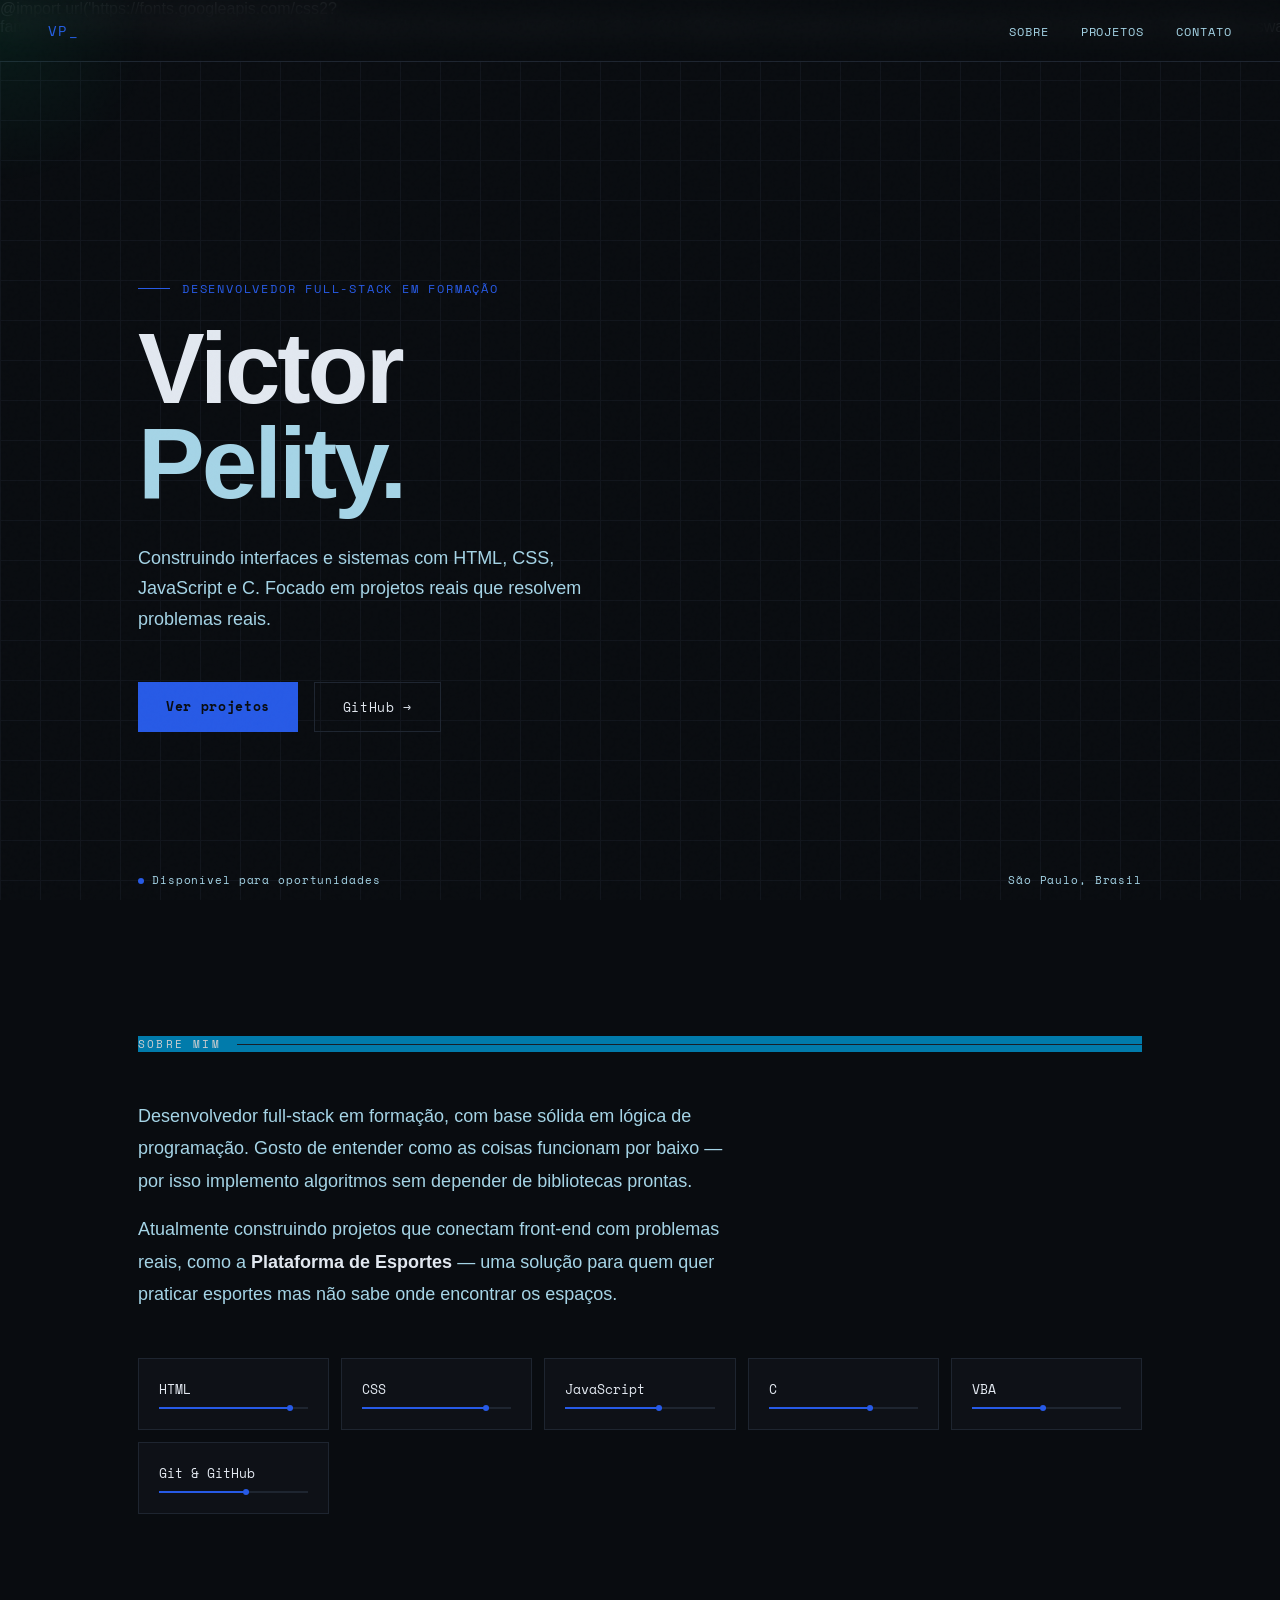
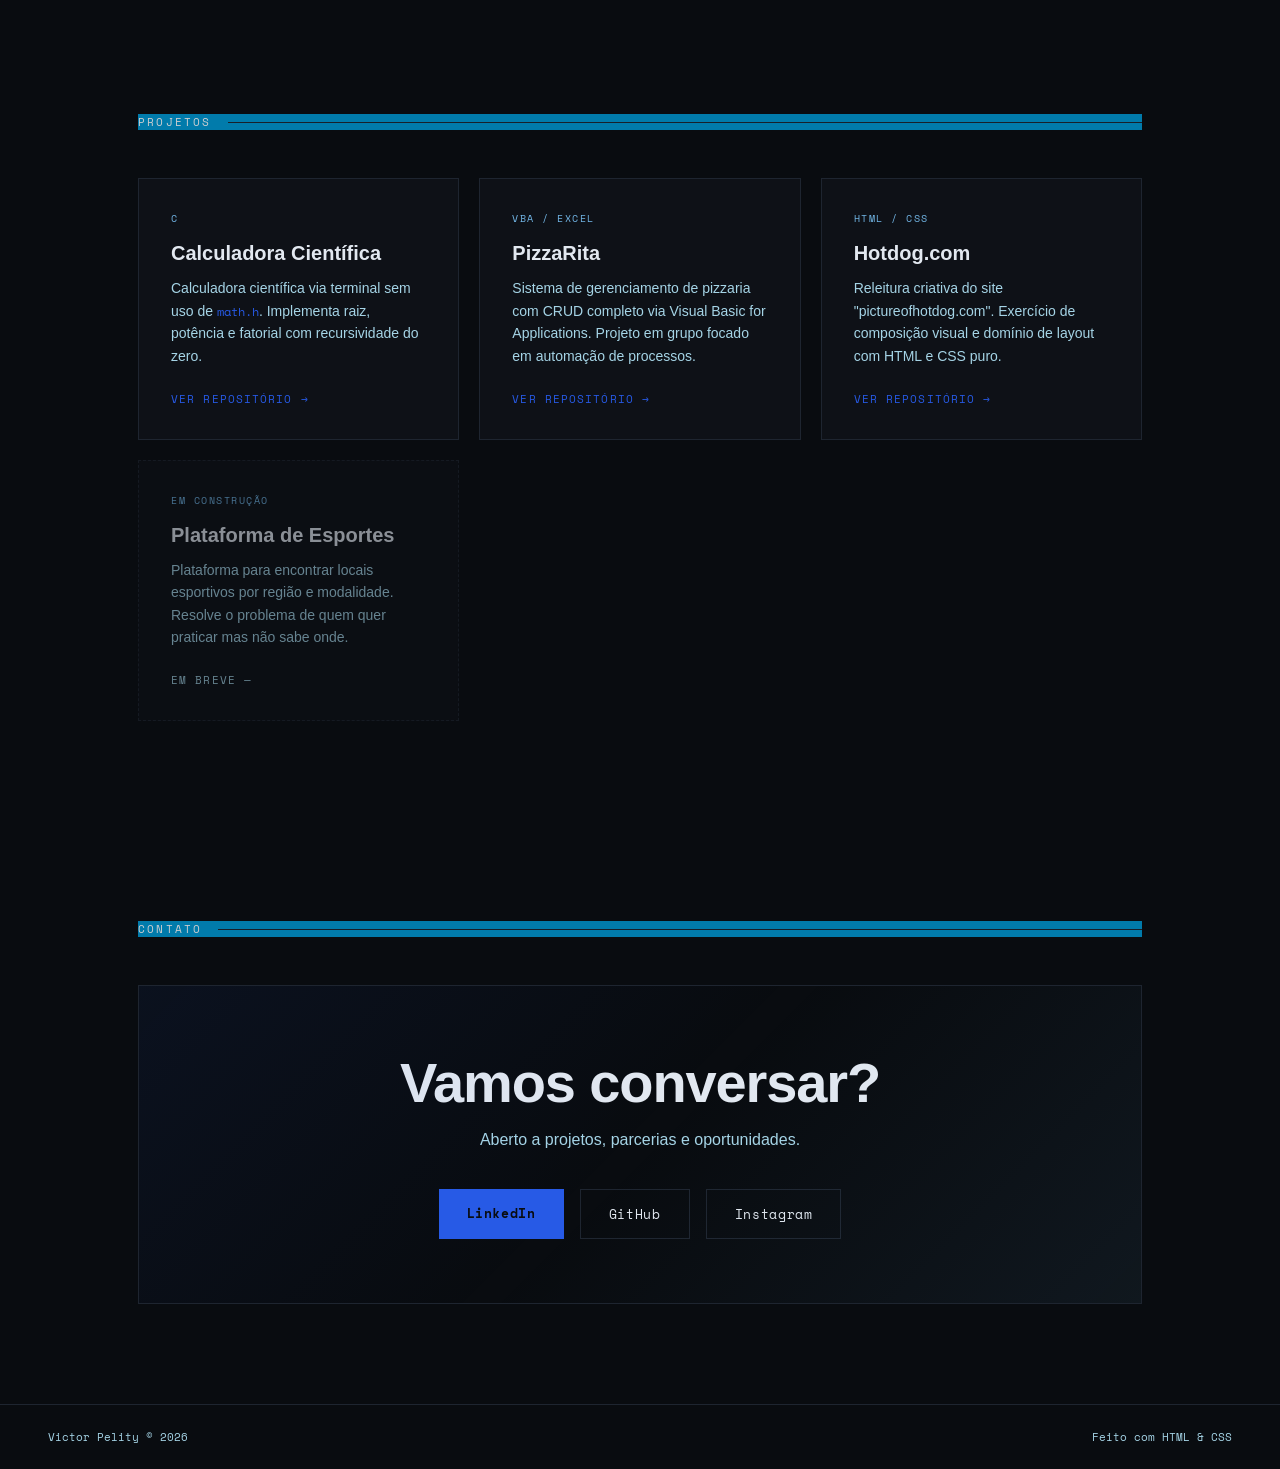
==== portfolio.html @ 90a13e93 "Add files via upload" ====
<!DOCTYPE html>
<html lang="pt-BR">
<head>
<meta charset="UTF-8">
<meta name="viewport" content="width=device-width, initial-scale=1.0">
<title>Victor Pelity — Dev</title>
<link href="https://fonts.googleapis.com/css2?family=Space+Mono:wght@400;700&family=Syne:wght@400;700;800&display=swap" rel="stylesheet">
@import url('https://fonts.googleapis.com/css2?family=Montserrat:ital,wght@0,100..900;1,100..900&family=Roboto:ital,wght@0,100..900;1,100..900&family=Sansation:ital,wght@0,300;0,400;0,700;1,300;1,400;1,700&display=swap');
<style>
  *, *::before, *::after { box-sizing: border-box; margin: 0; padding: 0; }

  :root {
    --bg: #090c10;
    --surface: #0e1117;
    --border: #1e2530;
    --accent: #275AE6;
    --accent2: #72B6E6;
    --text: #e2e8f0;
    --muted: #A5D4E6;
    --mono: 'Space Mono', monospace;
    --sans: 'Sansation', sans-serif;
  }

  html { scroll-behavior: smooth; }

  body {
    background: var(--bg);
    color: var(--text);
    font-family: var(--sans);
    overflow-x: hidden;
  }

  /* ── NOISE OVERLAY ── */
  body::before {
    content: '';
    position: fixed;
    inset: 0;
    background-image: url("data:image/svg+xml,%3Csvg viewBox='0 0 256 256' xmlns='http://www.w3.org/2000/svg'%3E%3Cfilter id='noise'%3E%3CfeTurbulence type='fractalNoise' baseFrequency='0.9' numOctaves='4' stitchTiles='stitch'/%3E%3C/filter%3E%3Crect width='100%25' height='100%25' filter='url(%23noise)' opacity='0.04'/%3E%3C/svg%3E");
    pointer-events: none;
    z-index: 999;
    opacity: 0.4;
  }

  /* ── GRID BACKGROUND ── */
  .grid-bg {
    position: fixed;
    inset: 0;
    background-image:
      linear-gradient(var(--border) 1px, transparent 1px),
      linear-gradient(90deg, var(--border) 1px, transparent 1px);
    background-size: 40px 40px;
    opacity: 0.4;
    pointer-events: none;
    z-index: 0;
  }

  /* ── NAV ── */
  nav {
    position: fixed;
    top: 0; left: 0; right: 0;
    z-index: 100;
    display: flex;
    align-items: center;
    justify-content: space-between;
    padding: 20px 48px;
    background: rgba(9,12,16,0.85);
    backdrop-filter: blur(12px);
    border-bottom: 1px solid var(--border);
  }

  .nav-logo {
    font-family: var(--mono);
    font-size: 14px;
    color: var(--accent);
    letter-spacing: 0.1em;
  }

  .nav-links {
    display: flex;
    gap: 32px;
    list-style: none;
    
  }

  .nav-links a {
    font-family: var(--mono);
    font-size: 12px;
    color: var(--muted);
    text-decoration: none;
    letter-spacing: 0.08em;
    text-transform: uppercase;
    transition: color 0.2s;
  }

  .nav-links a:hover { color: var(--accent); }

  /* ── HERO ── */
  .hero {
    position: relative;
    z-index: 1;
    min-height: 100vh;
    display: flex;
    flex-direction: column;
    justify-content: center;
    padding: 120px 48px 80px;
    max-width: 1100px;
    margin: 0 auto;
  }

  .hero-tag {
    font-family: var(--mono);
    font-size: 12px;
    color: var(--accent);
    letter-spacing: 0.15em;
    text-transform: uppercase;
    margin-bottom: 24px;
    display: flex;
    align-items: center;
    gap: 12px;
  }

  .hero-tag::before {
    content: '';
    display: block;
    width: 32px;
    height: 1px;
    background: var(--accent);
  }

  h1 {
    font-family: var(--sans);
    font-size: clamp(52px, 8vw, 100px);
    font-weight: 800;
    line-height: 0.95;
    letter-spacing: -0.03em;
    margin-bottom: 32px;
  }

  .h1-line2 { color: var(--muted); }

  .hero-desc {
    font-size: 18px;
    color: var(--muted);
    max-width: 480px;
    line-height: 1.7;
    margin-bottom: 48px;
  }

  .hero-ctas {
    display: flex;
    gap: 16px;
    flex-wrap: wrap;
  }

  .btn-primary {
    font-family: var(--mono);
    font-size: 13px;
    letter-spacing: 0.05em;
    padding: 14px 28px;
    background: var(--accent);
    color: #090c10;
    border: none;
    cursor: pointer;
    text-decoration: none;
    font-weight: 700;
    transition: transform 0.15s, box-shadow 0.15s;
  }

  .btn-primary:hover {
    transform: translateY(-2px);
    box-shadow: 0 8px 32px rgba(0,255,157,0.25);
  }

  .btn-secondary {
    font-family: var(--mono);
    font-size: 13px;
    letter-spacing: 0.05em;
    padding: 14px 28px;
    background: transparent;
    color: var(--text);
    border: 1px solid var(--border);
    cursor: pointer;
    text-decoration: none;
    transition: border-color 0.2s, color 0.2s;
  }

  .btn-secondary:hover {
    border-color: var(--accent);
    color: var(--accent);
  }

  /* ── STATUS ── */
  .status-bar {
    position: absolute;
    bottom: 48px;
    left: 0;
    right: 0;
    padding: 0 48px;
    display: flex;
    justify-content: space-between;
    align-items: center;
    font-family: var(--mono);
    font-size: 11px;
    color: var(--muted);
    letter-spacing: 0.08em;
  }

  .status-dot {
    display: inline-block;
    width: 6px;
    height: 6px;
    border-radius: 50%;
    background: var(--accent);
    margin-right: 8px;
    animation: pulse 2s infinite;
  }

  @keyframes pulse {
    0%, 100% { opacity: 1; }
    50% { opacity: 0.3; }
  }

  /* ── ABOUT ── */
  section {
    position: relative;
    z-index: 1;
    max-width: 1100px;
    margin: 0 auto;
    padding: 100px 48px;
  }

  .section-label {
    font-family: var(--mono);
    font-size: 11px;
    color: var(--accent);
    letter-spacing: 0.2em;
    text-transform: uppercase;
    margin-bottom: 48px;
    display: flex;
    align-items: center;
    gap: 16px;
  }

  .section-label::after {
    content: '';
    flex: 1;
    height: 1px;
    background: var(--border);
  }

  /* ── SKILLS ── */
  .skills-grid {
    display: grid;
    grid-template-columns: repeat(auto-fill, minmax(180px, 1fr));
    gap: 12px;
    margin-top: 48px;
  }

  .skill-card {
    padding: 20px;
    background: var(--surface);
    border: 1px solid var(--border);
    transition: border-color 0.2s, transform 0.2s;
  }

  .skill-card:hover {
    border-color: var(--accent);
    transform: translateY(-3px);
  }

  .skill-name {
    font-family: var(--mono);
    font-size: 13px;
    color: var(--text);
    margin-bottom: 8px;
  }

  .skill-bar {
    height: 2px;
    background: var(--border);
    position: relative;
  }

  .skill-fill {
    height: 100%;
    background: var(--accent);
    position: relative;
  }

  .skill-fill::after {
    content: '';
    position: absolute;
    right: 0;
    top: 50%;
    transform: translateY(-50%);
    width: 6px;
    height: 6px;
    border-radius: 50%;
    background: var(--accent);
  }

  /* ── PROJECTS ── */
  .projects-grid {
    display: grid;
    grid-template-columns: repeat(auto-fill, minmax(300px, 1fr));
    gap: 20px;
    margin-top: 48px;
  }

  .project-card {
    background: var(--surface);
    border: 1px solid var(--border);
    padding: 32px;
    position: relative;
    overflow: hidden;
    transition: border-color 0.2s;
  }

  .project-card:hover { border-color: var(--accent2); }

  .project-card::before {
    content: '';
    position: absolute;
    top: 0; left: 0; right: 0;
    height: 2px;
    background: linear-gradient(90deg, var(--accent), var(--accent2));
    transform: scaleX(0);
    transform-origin: left;
    transition: transform 0.3s;
  }

  .project-card:hover::before { transform: scaleX(1); }

  .project-lang {
    font-family: var(--mono);
    font-size: 10px;
    color: var(--accent2);
    letter-spacing: 0.15em;
    text-transform: uppercase;
    margin-bottom: 16px;
  }

  .project-title {
    font-size: 20px;
    font-weight: 700;
    margin-bottom: 12px;
    color: var(--text);
  }

  .project-desc {
    font-size: 14px;
    color: var(--muted);
    line-height: 1.6;
    margin-bottom: 24px;
  }

  .project-link {
    font-family: var(--mono);
    font-size: 11px;
    color: var(--accent);
    text-decoration: none;
    letter-spacing: 0.1em;
    text-transform: uppercase;
    display: flex;
    align-items: center;
    gap: 8px;
    transition: gap 0.2s;
  }

  .project-link:hover { gap: 14px; }

  /* ── CONTACT ── */
  .contact-box {
    border: 1px solid var(--border);
    padding: 64px;
    text-align: center;
    position: relative;
    overflow: hidden;
  }

  .contact-box::after {
    content: '';
    position: absolute;
    inset: -1px;
    background: linear-gradient(135deg, var(--accent) 0%, transparent 50%, var(--accent2) 100%);
    opacity: 0.07;
    pointer-events: none;
  }

  .contact-title {
    font-size: clamp(32px, 5vw, 56px);
    font-weight: 800;
    margin-bottom: 16px;
    letter-spacing: -0.02em;
  }

  .contact-sub {
    color: var(--muted);
    font-size: 16px;
    margin-bottom: 40px;
  }

  .contact-links {
    display: flex;
    gap: 16px;
    justify-content: center;
    flex-wrap: wrap;
  }

  /* ── FOOTER ── */
  footer {
    position: relative;
    z-index: 1;
    border-top: 1px solid var(--border);
    padding: 24px 48px;
    display: flex;
    justify-content: space-between;
    align-items: center;
    font-family: var(--mono);
    font-size: 11px;
    color: var(--muted);
  }

  /* ── ANIMATIONS ── */
  .fade-in {
    opacity: 0;
    transform: translateY(20px);
    animation: fadeUp 0.7s forwards;
  }

  .fade-in:nth-child(1) { animation-delay: 0.1s; }
  .fade-in:nth-child(2) { animation-delay: 0.2s; }
  .fade-in:nth-child(3) { animation-delay: 0.35s; }
  .fade-in:nth-child(4) { animation-delay: 0.5s; }

  @keyframes fadeUp {
    to { opacity: 1; transform: translateY(0); }
  }

  /* ── GLOW CURSOR ── */
  .cursor-glow {
    position: fixed;
    width: 300px;
    height: 300px;
    border-radius: 50%;
    background: radial-gradient(circle, rgba(0,255,157,0.06) 0%, transparent 70%);
    pointer-events: none;
    transform: translate(-50%, -50%);
    z-index: 998;
    transition: opacity 0.3s;
  }

  .section-label{
    background-color: #0098d3;
    opacity: 80%;
    color: white;
  }
  

</style>
</head>
<body>

<div class="grid-bg"></div>
<div class="cursor-glow" id="glow"></div>

<nav>
  <span class="nav-logo">VP_</span>
  <ul class="nav-links">
    <li><a href="#sobre">sobre</a></li>
    <li><a href="#projetos">projetos</a></li>
    <li><a href="#contato">contato</a></li>
  </ul>
</nav>

<div class="hero">
  <div class="hero-tag fade-in">Desenvolvedor Full-Stack em formação</div>
  <h1 class="fade-in">
    Victor<br>
    <span class="h1-line2">Pelity.</span>
  </h1>
  <p class="hero-desc fade-in">
    Construindo interfaces e sistemas com HTML, CSS, JavaScript e C.
    Focado em projetos reais que resolvem problemas reais.
  </p>
  <div class="hero-ctas fade-in">
    <a href="#projetos" class="btn-primary">Ver projetos</a>
    <a href="https://github.com/VictorPelity" target="_blank" class="btn-secondary">GitHub →</a>
  </div>

  <div class="status-bar">
    <span><span class="status-dot"></span>Disponível para oportunidades</span>
    <span>São Paulo, Brasil</span>
  </div>
</div>

<section id="sobre">
  <div class="section-label">Sobre mim</div>
  <p style="font-size:18px; max-width:600px; line-height:1.8; color:var(--muted); margin-bottom: 16px;">
    Desenvolvedor full-stack em formação, com base sólida em lógica de programação.
    Gosto de entender como as coisas funcionam por baixo — por isso implemento
    algoritmos sem depender de bibliotecas prontas.
  </p>
  <p style="font-size:18px; max-width:600px; line-height:1.8; color:var(--muted);">
    Atualmente construindo projetos que conectam front-end com problemas reais,
    como a <strong style="color:var(--text)">Plataforma de Esportes</strong> — uma solução para
    quem quer praticar esportes mas não sabe onde encontrar os espaços.
  </p>

  <div class="skills-grid">
    <div class="skill-card">
      <div class="skill-name">HTML</div>
      <div class="skill-bar"><div class="skill-fill" style="width:90%"></div></div>
    </div>
    <div class="skill-card">
      <div class="skill-name">CSS</div>
      <div class="skill-bar"><div class="skill-fill" style="width:85%"></div></div>
    </div>
    <div class="skill-card">
      <div class="skill-name">JavaScript</div>
      <div class="skill-bar"><div class="skill-fill" style="width:65%"></div></div>
    </div>
    <div class="skill-card">
      <div class="skill-name">C</div>
      <div class="skill-bar"><div class="skill-fill" style="width:70%"></div></div>
    </div>
    <div class="skill-card">
      <div class="skill-name">VBA</div>
      <div class="skill-bar"><div class="skill-fill" style="width:50%"></div></div>
    </div>
    <div class="skill-card">
      <div class="skill-name">Git & GitHub</div>
      <div class="skill-bar"><div class="skill-fill" style="width:60%"></div></div>
    </div>
  </div>
</section>

<section id="projetos">
  <div class="section-label">Projetos</div>
  <div class="projects-grid">

    <div class="project-card">
      <div class="project-lang">C</div>
      <div class="project-title">Calculadora Científica</div>
      <p class="project-desc">Calculadora científica via terminal sem uso de <code style="font-family:var(--mono);color:var(--accent);font-size:12px">math.h</code>. Implementa raiz, potência e fatorial com recursividade do zero.</p>
      <a href="https://github.com/VictorPelity/calculadora_C" target="_blank" class="project-link">Ver repositório →</a>
    </div>

    <div class="project-card">
      <div class="project-lang">VBA / Excel</div>
      <div class="project-title">PizzaRita</div>
      <p class="project-desc">Sistema de gerenciamento de pizzaria com CRUD completo via Visual Basic for Applications. Projeto em grupo focado em automação de processos.</p>
      <a href="https://github.com/VictorPelity/PizzaRita" target="_blank" class="project-link">Ver repositório →</a>
    </div>

    <div class="project-card">
      <div class="project-lang">HTML / CSS</div>
      <div class="project-title">Hotdog.com</div>
      <p class="project-desc">Releitura criativa do site "pictureofhotdog.com". Exercício de composição visual e domínio de layout com HTML e CSS puro.</p>
      <a href="https://github.com/VictorPelity/hotdog.com" target="_blank" class="project-link">Ver repositório →</a>
    </div>

    <div class="project-card" style="border-style: dashed; opacity: 0.6;">
      <div class="project-lang">Em construção</div>
      <div class="project-title">Plataforma de Esportes</div>
      <p class="project-desc">Plataforma para encontrar locais esportivos por região e modalidade. Resolve o problema de quem quer praticar mas não sabe onde.</p>
      <span class="project-link" style="cursor:default; color:var(--muted)">Em breve —</span>
    </div>

  </div>
</section>

<section id="contato">
  <div class="section-label">Contato</div>
  <div class="contact-box">
    <div class="contact-title">Vamos conversar?</div>
    <p class="contact-sub">Aberto a projetos, parcerias e oportunidades.</p>
    <div class="contact-links">
      <a href="https://linkedin.com/in/victorpelity" target="_blank" class="btn-primary">LinkedIn</a>
      <a href="https://github.com/VictorPelity" target="_blank" class="btn-secondary">GitHub</a>
      <a href="https://instagram.com/victorpelity" target="_blank" class="btn-secondary">Instagram</a>
    </div>
  </div>
</section>

<footer>
  <span>Victor Pelity © 2026</span>
  <span>Feito com HTML & CSS</span>
</footer>

<script>
  const glow = document.getElementById('glow');
  document.addEventListener('mousemove', e => {
    glow.style.left = e.clientX + 'px';
    glow.style.top = e.clientY + 'px';
  });
</script>
</body>
</html>
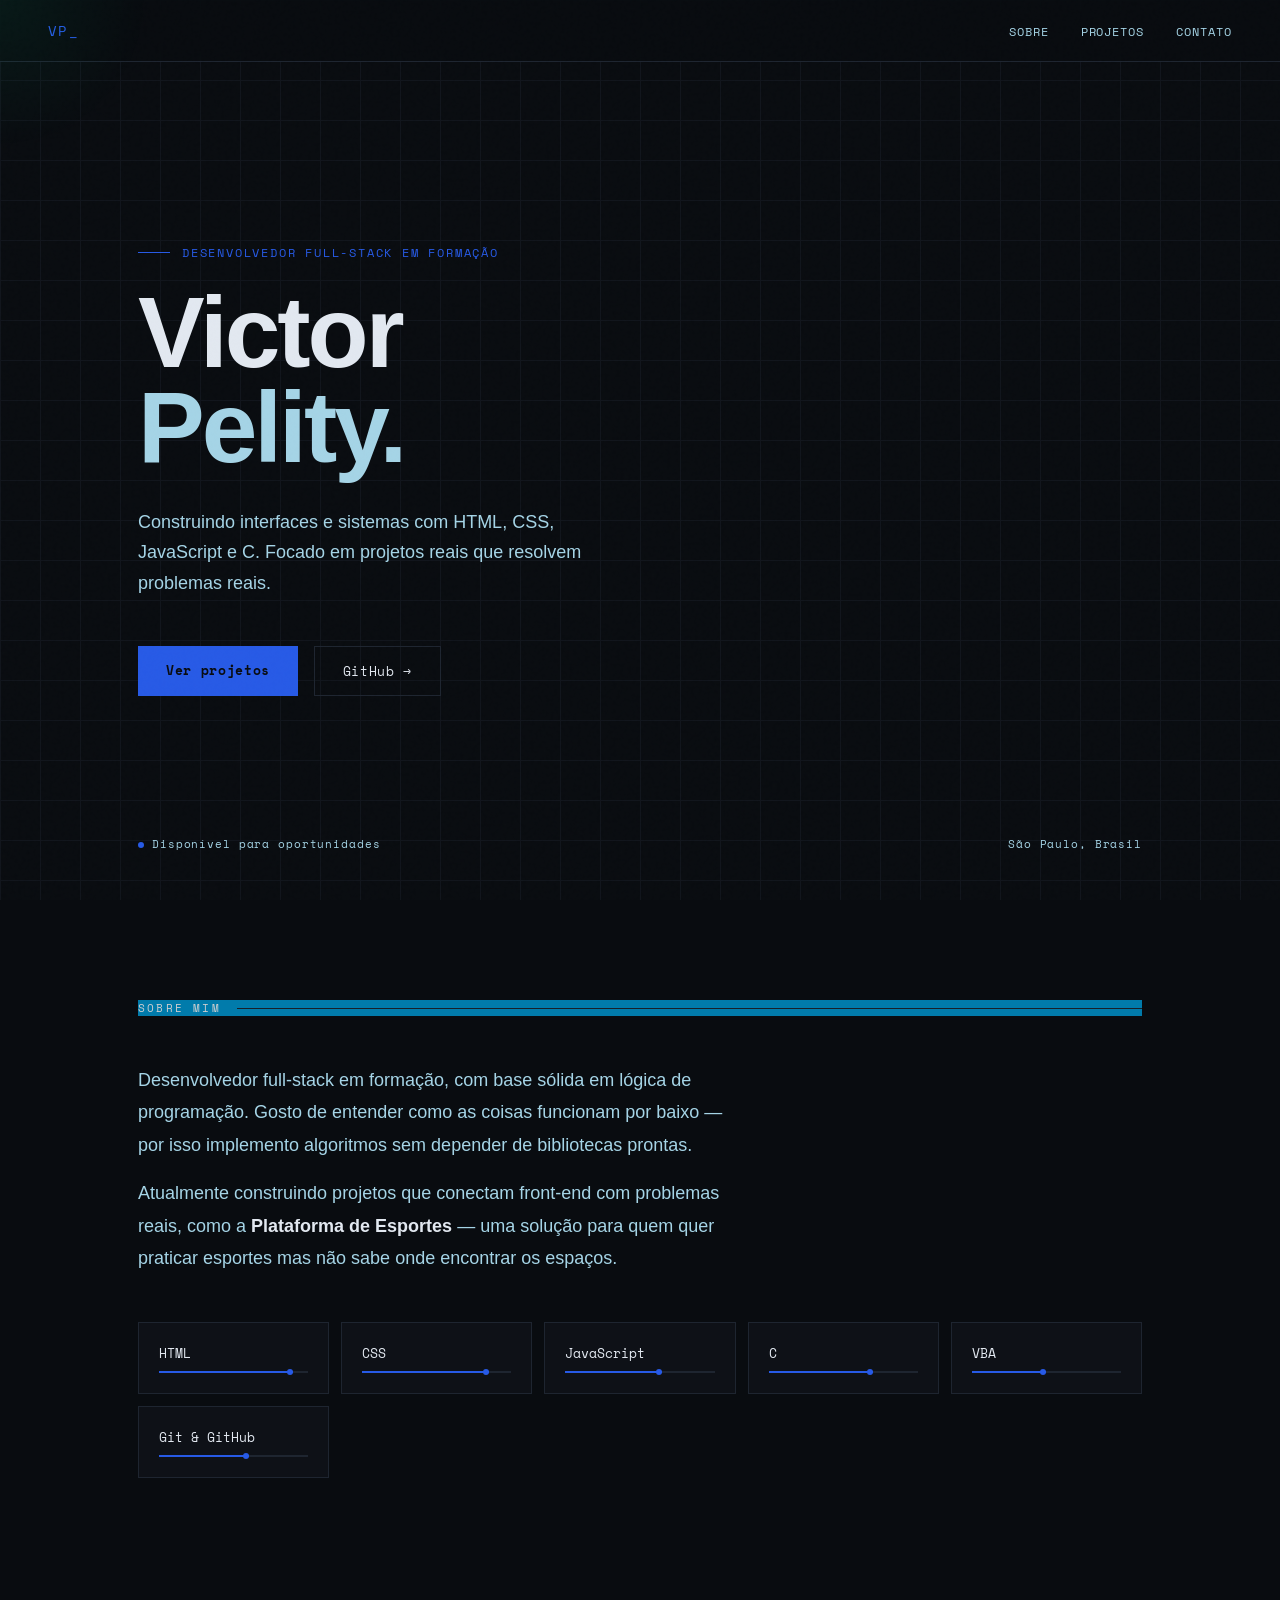
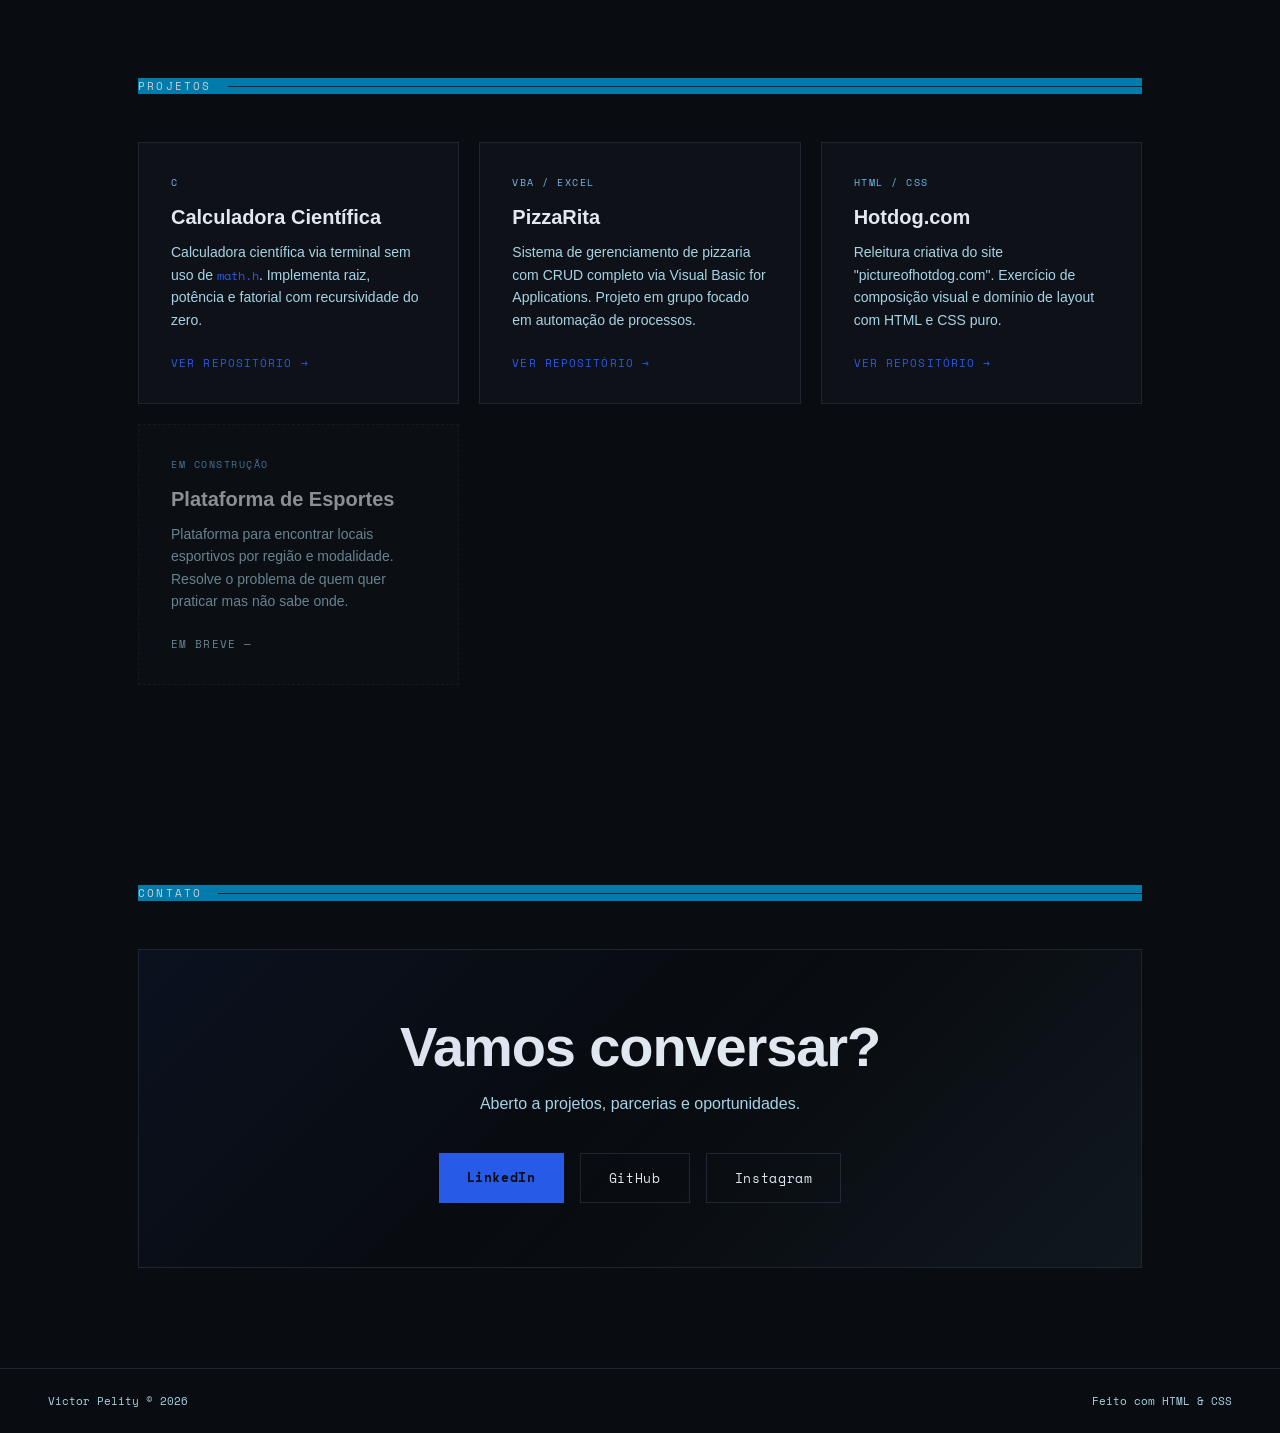
==== commit 688f1600: "Remove Montserrat font import from portfolio.html" ====
--- a/portfolio.html
+++ b/portfolio.html
@@ -5,459 +5,8 @@
 <meta name="viewport" content="width=device-width, initial-scale=1.0">
 <title>Victor Pelity — Dev</title>
 <link href="https://fonts.googleapis.com/css2?family=Space+Mono:wght@400;700&family=Syne:wght@400;700;800&display=swap" rel="stylesheet">
-@import url('https://fonts.googleapis.com/css2?family=Montserrat:ital,wght@0,100..900;1,100..900&family=Roboto:ital,wght@0,100..900;1,100..900&family=Sansation:ital,wght@0,300;0,400;0,700;1,300;1,400;1,700&display=swap');
-<style>
-  *, *::before, *::after { box-sizing: border-box; margin: 0; padding: 0; }
+<link rel="stylesheet" href="style_portfolio.css">
 
-  :root {
-    --bg: #090c10;
-    --surface: #0e1117;
-    --border: #1e2530;
-    --accent: #275AE6;
-    --accent2: #72B6E6;
-    --text: #e2e8f0;
-    --muted: #A5D4E6;
-    --mono: 'Space Mono', monospace;
-    --sans: 'Sansation', sans-serif;
-  }
-
-  html { scroll-behavior: smooth; }
-
-  body {
-    background: var(--bg);
-    color: var(--text);
-    font-family: var(--sans);
-    overflow-x: hidden;
-  }
-
-  /* ── NOISE OVERLAY ── */
-  body::before {
-    content: '';
-    position: fixed;
-    inset: 0;
-    background-image: url("data:image/svg+xml,%3Csvg viewBox='0 0 256 256' xmlns='http://www.w3.org/2000/svg'%3E%3Cfilter id='noise'%3E%3CfeTurbulence type='fractalNoise' baseFrequency='0.9' numOctaves='4' stitchTiles='stitch'/%3E%3C/filter%3E%3Crect width='100%25' height='100%25' filter='url(%23noise)' opacity='0.04'/%3E%3C/svg%3E");
-    pointer-events: none;
-    z-index: 999;
-    opacity: 0.4;
-  }
-
-  /* ── GRID BACKGROUND ── */
-  .grid-bg {
-    position: fixed;
-    inset: 0;
-    background-image:
-      linear-gradient(var(--border) 1px, transparent 1px),
-      linear-gradient(90deg, var(--border) 1px, transparent 1px);
-    background-size: 40px 40px;
-    opacity: 0.4;
-    pointer-events: none;
-    z-index: 0;
-  }
-
-  /* ── NAV ── */
-  nav {
-    position: fixed;
-    top: 0; left: 0; right: 0;
-    z-index: 100;
-    display: flex;
-    align-items: center;
-    justify-content: space-between;
-    padding: 20px 48px;
-    background: rgba(9,12,16,0.85);
-    backdrop-filter: blur(12px);
-    border-bottom: 1px solid var(--border);
-  }
-
-  .nav-logo {
-    font-family: var(--mono);
-    font-size: 14px;
-    color: var(--accent);
-    letter-spacing: 0.1em;
-  }
-
-  .nav-links {
-    display: flex;
-    gap: 32px;
-    list-style: none;
-    
-  }
-
-  .nav-links a {
-    font-family: var(--mono);
-    font-size: 12px;
-    color: var(--muted);
-    text-decoration: none;
-    letter-spacing: 0.08em;
-    text-transform: uppercase;
-    transition: color 0.2s;
-  }
-
-  .nav-links a:hover { color: var(--accent); }
-
-  /* ── HERO ── */
-  .hero {
-    position: relative;
-    z-index: 1;
-    min-height: 100vh;
-    display: flex;
-    flex-direction: column;
-    justify-content: center;
-    padding: 120px 48px 80px;
-    max-width: 1100px;
-    margin: 0 auto;
-  }
-
-  .hero-tag {
-    font-family: var(--mono);
-    font-size: 12px;
-    color: var(--accent);
-    letter-spacing: 0.15em;
-    text-transform: uppercase;
-    margin-bottom: 24px;
-    display: flex;
-    align-items: center;
-    gap: 12px;
-  }
-
-  .hero-tag::before {
-    content: '';
-    display: block;
-    width: 32px;
-    height: 1px;
-    background: var(--accent);
-  }
-
-  h1 {
-    font-family: var(--sans);
-    font-size: clamp(52px, 8vw, 100px);
-    font-weight: 800;
-    line-height: 0.95;
-    letter-spacing: -0.03em;
-    margin-bottom: 32px;
-  }
-
-  .h1-line2 { color: var(--muted); }
-
-  .hero-desc {
-    font-size: 18px;
-    color: var(--muted);
-    max-width: 480px;
-    line-height: 1.7;
-    margin-bottom: 48px;
-  }
-
-  .hero-ctas {
-    display: flex;
-    gap: 16px;
-    flex-wrap: wrap;
-  }
-
-  .btn-primary {
-    font-family: var(--mono);
-    font-size: 13px;
-    letter-spacing: 0.05em;
-    padding: 14px 28px;
-    background: var(--accent);
-    color: #090c10;
-    border: none;
-    cursor: pointer;
-    text-decoration: none;
-    font-weight: 700;
-    transition: transform 0.15s, box-shadow 0.15s;
-  }
-
-  .btn-primary:hover {
-    transform: translateY(-2px);
-    box-shadow: 0 8px 32px rgba(0,255,157,0.25);
-  }
-
-  .btn-secondary {
-    font-family: var(--mono);
-    font-size: 13px;
-    letter-spacing: 0.05em;
-    padding: 14px 28px;
-    background: transparent;
-    color: var(--text);
-    border: 1px solid var(--border);
-    cursor: pointer;
-    text-decoration: none;
-    transition: border-color 0.2s, color 0.2s;
-  }
-
-  .btn-secondary:hover {
-    border-color: var(--accent);
-    color: var(--accent);
-  }
-
-  /* ── STATUS ── */
-  .status-bar {
-    position: absolute;
-    bottom: 48px;
-    left: 0;
-    right: 0;
-    padding: 0 48px;
-    display: flex;
-    justify-content: space-between;
-    align-items: center;
-    font-family: var(--mono);
-    font-size: 11px;
-    color: var(--muted);
-    letter-spacing: 0.08em;
-  }
-
-  .status-dot {
-    display: inline-block;
-    width: 6px;
-    height: 6px;
-    border-radius: 50%;
-    background: var(--accent);
-    margin-right: 8px;
-    animation: pulse 2s infinite;
-  }
-
-  @keyframes pulse {
-    0%, 100% { opacity: 1; }
-    50% { opacity: 0.3; }
-  }
-
-  /* ── ABOUT ── */
-  section {
-    position: relative;
-    z-index: 1;
-    max-width: 1100px;
-    margin: 0 auto;
-    padding: 100px 48px;
-  }
-
-  .section-label {
-    font-family: var(--mono);
-    font-size: 11px;
-    color: var(--accent);
-    letter-spacing: 0.2em;
-    text-transform: uppercase;
-    margin-bottom: 48px;
-    display: flex;
-    align-items: center;
-    gap: 16px;
-  }
-
-  .section-label::after {
-    content: '';
-    flex: 1;
-    height: 1px;
-    background: var(--border);
-  }
-
-  /* ── SKILLS ── */
-  .skills-grid {
-    display: grid;
-    grid-template-columns: repeat(auto-fill, minmax(180px, 1fr));
-    gap: 12px;
-    margin-top: 48px;
-  }
-
-  .skill-card {
-    padding: 20px;
-    background: var(--surface);
-    border: 1px solid var(--border);
-    transition: border-color 0.2s, transform 0.2s;
-  }
-
-  .skill-card:hover {
-    border-color: var(--accent);
-    transform: translateY(-3px);
-  }
-
-  .skill-name {
-    font-family: var(--mono);
-    font-size: 13px;
-    color: var(--text);
-    margin-bottom: 8px;
-  }
-
-  .skill-bar {
-    height: 2px;
-    background: var(--border);
-    position: relative;
-  }
-
-  .skill-fill {
-    height: 100%;
-    background: var(--accent);
-    position: relative;
-  }
-
-  .skill-fill::after {
-    content: '';
-    position: absolute;
-    right: 0;
-    top: 50%;
-    transform: translateY(-50%);
-    width: 6px;
-    height: 6px;
-    border-radius: 50%;
-    background: var(--accent);
-  }
-
-  /* ── PROJECTS ── */
-  .projects-grid {
-    display: grid;
-    grid-template-columns: repeat(auto-fill, minmax(300px, 1fr));
-    gap: 20px;
-    margin-top: 48px;
-  }
-
-  .project-card {
-    background: var(--surface);
-    border: 1px solid var(--border);
-    padding: 32px;
-    position: relative;
-    overflow: hidden;
-    transition: border-color 0.2s;
-  }
-
-  .project-card:hover { border-color: var(--accent2); }
-
-  .project-card::before {
-    content: '';
-    position: absolute;
-    top: 0; left: 0; right: 0;
-    height: 2px;
-    background: linear-gradient(90deg, var(--accent), var(--accent2));
-    transform: scaleX(0);
-    transform-origin: left;
-    transition: transform 0.3s;
-  }
-
-  .project-card:hover::before { transform: scaleX(1); }
-
-  .project-lang {
-    font-family: var(--mono);
-    font-size: 10px;
-    color: var(--accent2);
-    letter-spacing: 0.15em;
-    text-transform: uppercase;
-    margin-bottom: 16px;
-  }
-
-  .project-title {
-    font-size: 20px;
-    font-weight: 700;
-    margin-bottom: 12px;
-    color: var(--text);
-  }
-
-  .project-desc {
-    font-size: 14px;
-    color: var(--muted);
-    line-height: 1.6;
-    margin-bottom: 24px;
-  }
-
-  .project-link {
-    font-family: var(--mono);
-    font-size: 11px;
-    color: var(--accent);
-    text-decoration: none;
-    letter-spacing: 0.1em;
-    text-transform: uppercase;
-    display: flex;
-    align-items: center;
-    gap: 8px;
-    transition: gap 0.2s;
-  }
-
-  .project-link:hover { gap: 14px; }
-
-  /* ── CONTACT ── */
-  .contact-box {
-    border: 1px solid var(--border);
-    padding: 64px;
-    text-align: center;
-    position: relative;
-    overflow: hidden;
-  }
-
-  .contact-box::after {
-    content: '';
-    position: absolute;
-    inset: -1px;
-    background: linear-gradient(135deg, var(--accent) 0%, transparent 50%, var(--accent2) 100%);
-    opacity: 0.07;
-    pointer-events: none;
-  }
-
-  .contact-title {
-    font-size: clamp(32px, 5vw, 56px);
-    font-weight: 800;
-    margin-bottom: 16px;
-    letter-spacing: -0.02em;
-  }
-
-  .contact-sub {
-    color: var(--muted);
-    font-size: 16px;
-    margin-bottom: 40px;
-  }
-
-  .contact-links {
-    display: flex;
-    gap: 16px;
-    justify-content: center;
-    flex-wrap: wrap;
-  }
-
-  /* ── FOOTER ── */
-  footer {
-    position: relative;
-    z-index: 1;
-    border-top: 1px solid var(--border);
-    padding: 24px 48px;
-    display: flex;
-    justify-content: space-between;
-    align-items: center;
-    font-family: var(--mono);
-    font-size: 11px;
-    color: var(--muted);
-  }
-
-  /* ── ANIMATIONS ── */
-  .fade-in {
-    opacity: 0;
-    transform: translateY(20px);
-    animation: fadeUp 0.7s forwards;
-  }
-
-  .fade-in:nth-child(1) { animation-delay: 0.1s; }
-  .fade-in:nth-child(2) { animation-delay: 0.2s; }
-  .fade-in:nth-child(3) { animation-delay: 0.35s; }
-  .fade-in:nth-child(4) { animation-delay: 0.5s; }
-
-  @keyframes fadeUp {
-    to { opacity: 1; transform: translateY(0); }
-  }
-
-  /* ── GLOW CURSOR ── */
-  .cursor-glow {
-    position: fixed;
-    width: 300px;
-    height: 300px;
-    border-radius: 50%;
-    background: radial-gradient(circle, rgba(0,255,157,0.06) 0%, transparent 70%);
-    pointer-events: none;
-    transform: translate(-50%, -50%);
-    z-index: 998;
-    transition: opacity 0.3s;
-  }
-
-  .section-label{
-    background-color: #0098d3;
-    opacity: 80%;
-    color: white;
-  }
-  
-
-</style>
 </head>
 <body>
 
--- a/style_portfolio.css
+++ b/style_portfolio.css
@@ -0,0 +1,451 @@
+
+  *, *::before, *::after { box-sizing: border-box; margin: 0; padding: 0; }
+
+  :root {
+    --bg: #090c10;
+    --surface: #0e1117;
+    --border: #1e2530;
+    --accent: #275AE6;
+    --accent2: #72B6E6;
+    --text: #e2e8f0;
+    --muted: #A5D4E6;
+    --mono: 'Space Mono', monospace;
+    --sans: 'Sansation', sans-serif;
+  }
+
+  html { scroll-behavior: smooth; }
+
+  body {
+    background: var(--bg);
+    color: var(--text);
+    font-family: var(--sans);
+    overflow-x: hidden;
+  }
+
+  /* ── NOISE OVERLAY ── */
+  body::before {
+    content: '';
+    position: fixed;
+    inset: 0;
+    background-image: url("data:image/svg+xml,%3Csvg viewBox='0 0 256 256' xmlns='http://www.w3.org/2000/svg'%3E%3Cfilter id='noise'%3E%3CfeTurbulence type='fractalNoise' baseFrequency='0.9' numOctaves='4' stitchTiles='stitch'/%3E%3C/filter%3E%3Crect width='100%25' height='100%25' filter='url(%23noise)' opacity='0.04'/%3E%3C/svg%3E");
+    pointer-events: none;
+    z-index: 999;
+    opacity: 0.4;
+  }
+
+  /* ── GRID BACKGROUND ── */
+  .grid-bg {
+    position: fixed;
+    inset: 0;
+    background-image:
+      linear-gradient(var(--border) 1px, transparent 1px),
+      linear-gradient(90deg, var(--border) 1px, transparent 1px);
+    background-size: 40px 40px;
+    opacity: 0.4;
+    pointer-events: none;
+    z-index: 0;
+  }
+
+  /* ── NAV ── */
+  nav {
+    position: fixed;
+    top: 0; left: 0; right: 0;
+    z-index: 100;
+    display: flex;
+    align-items: center;
+    justify-content: space-between;
+    padding: 20px 48px;
+    background: rgba(9,12,16,0.85);
+    backdrop-filter: blur(12px);
+    border-bottom: 1px solid var(--border);
+  }
+
+  .nav-logo {
+    font-family: var(--mono);
+    font-size: 14px;
+    color: var(--accent);
+    letter-spacing: 0.1em;
+  }
+
+  .nav-links {
+    display: flex;
+    gap: 32px;
+    list-style: none;
+    
+  }
+
+  .nav-links a {
+    font-family: var(--mono);
+    font-size: 12px;
+    color: var(--muted);
+    text-decoration: none;
+    letter-spacing: 0.08em;
+    text-transform: uppercase;
+    transition: color 0.2s;
+  }
+
+  .nav-links a:hover { color: var(--accent); }
+
+  /* ── HERO ── */
+  .hero {
+    position: relative;
+    z-index: 1;
+    min-height: 100vh;
+    display: flex;
+    flex-direction: column;
+    justify-content: center;
+    padding: 120px 48px 80px;
+    max-width: 1100px;
+    margin: 0 auto;
+  }
+
+  .hero-tag {
+    font-family: var(--mono);
+    font-size: 12px;
+    color: var(--accent);
+    letter-spacing: 0.15em;
+    text-transform: uppercase;
+    margin-bottom: 24px;
+    display: flex;
+    align-items: center;
+    gap: 12px;
+  }
+
+  .hero-tag::before {
+    content: '';
+    display: block;
+    width: 32px;
+    height: 1px;
+    background: var(--accent);
+  }
+
+  h1 {
+    font-family: var(--sans);
+    font-size: clamp(52px, 8vw, 100px);
+    font-weight: 800;
+    line-height: 0.95;
+    letter-spacing: -0.03em;
+    margin-bottom: 32px;
+  }
+
+  .h1-line2 { color: var(--muted); }
+
+  .hero-desc {
+    font-size: 18px;
+    color: var(--muted);
+    max-width: 480px;
+    line-height: 1.7;
+    margin-bottom: 48px;
+  }
+
+  .hero-ctas {
+    display: flex;
+    gap: 16px;
+    flex-wrap: wrap;
+  }
+
+  .btn-primary {
+    font-family: var(--mono);
+    font-size: 13px;
+    letter-spacing: 0.05em;
+    padding: 14px 28px;
+    background: var(--accent);
+    color: #090c10;
+    border: none;
+    cursor: pointer;
+    text-decoration: none;
+    font-weight: 700;
+    transition: transform 0.15s, box-shadow 0.15s;
+  }
+
+  .btn-primary:hover {
+    transform: translateY(-2px);
+    box-shadow: 0 8px 32px rgba(0,255,157,0.25);
+  }
+
+  .btn-secondary {
+    font-family: var(--mono);
+    font-size: 13px;
+    letter-spacing: 0.05em;
+    padding: 14px 28px;
+    background: transparent;
+    color: var(--text);
+    border: 1px solid var(--border);
+    cursor: pointer;
+    text-decoration: none;
+    transition: border-color 0.2s, color 0.2s;
+  }
+
+  .btn-secondary:hover {
+    border-color: var(--accent);
+    color: var(--accent);
+  }
+
+  /* ── STATUS ── */
+  .status-bar {
+    position: absolute;
+    bottom: 48px;
+    left: 0;
+    right: 0;
+    padding: 0 48px;
+    display: flex;
+    justify-content: space-between;
+    align-items: center;
+    font-family: var(--mono);
+    font-size: 11px;
+    color: var(--muted);
+    letter-spacing: 0.08em;
+  }
+
+  .status-dot {
+    display: inline-block;
+    width: 6px;
+    height: 6px;
+    border-radius: 50%;
+    background: var(--accent);
+    margin-right: 8px;
+    animation: pulse 2s infinite;
+  }
+
+  @keyframes pulse {
+    0%, 100% { opacity: 1; }
+    50% { opacity: 0.3; }
+  }
+
+  /* ── ABOUT ── */
+  section {
+    position: relative;
+    z-index: 1;
+    max-width: 1100px;
+    margin: 0 auto;
+    padding: 100px 48px;
+  }
+
+  .section-label {
+    font-family: var(--mono);
+    font-size: 11px;
+    color: var(--accent);
+    letter-spacing: 0.2em;
+    text-transform: uppercase;
+    margin-bottom: 48px;
+    display: flex;
+    align-items: center;
+    gap: 16px;
+  }
+
+  .section-label::after {
+    content: '';
+    flex: 1;
+    height: 1px;
+    background: var(--border);
+  }
+
+  /* ── SKILLS ── */
+  .skills-grid {
+    display: grid;
+    grid-template-columns: repeat(auto-fill, minmax(180px, 1fr));
+    gap: 12px;
+    margin-top: 48px;
+  }
+
+  .skill-card {
+    padding: 20px;
+    background: var(--surface);
+    border: 1px solid var(--border);
+    transition: border-color 0.2s, transform 0.2s;
+  }
+
+  .skill-card:hover {
+    border-color: var(--accent);
+    transform: translateY(-3px);
+  }
+
+  .skill-name {
+    font-family: var(--mono);
+    font-size: 13px;
+    color: var(--text);
+    margin-bottom: 8px;
+  }
+
+  .skill-bar {
+    height: 2px;
+    background: var(--border);
+    position: relative;
+  }
+
+  .skill-fill {
+    height: 100%;
+    background: var(--accent);
+    position: relative;
+  }
+
+  .skill-fill::after {
+    content: '';
+    position: absolute;
+    right: 0;
+    top: 50%;
+    transform: translateY(-50%);
+    width: 6px;
+    height: 6px;
+    border-radius: 50%;
+    background: var(--accent);
+  }
+
+  /* ── PROJECTS ── */
+  .projects-grid {
+    display: grid;
+    grid-template-columns: repeat(auto-fill, minmax(300px, 1fr));
+    gap: 20px;
+    margin-top: 48px;
+  }
+
+  .project-card {
+    background: var(--surface);
+    border: 1px solid var(--border);
+    padding: 32px;
+    position: relative;
+    overflow: hidden;
+    transition: border-color 0.2s;
+  }
+
+  .project-card:hover { border-color: var(--accent2); }
+
+  .project-card::before {
+    content: '';
+    position: absolute;
+    top: 0; left: 0; right: 0;
+    height: 2px;
+    background: linear-gradient(90deg, var(--accent), var(--accent2));
+    transform: scaleX(0);
+    transform-origin: left;
+    transition: transform 0.3s;
+  }
+
+  .project-card:hover::before { transform: scaleX(1); }
+
+  .project-lang {
+    font-family: var(--mono);
+    font-size: 10px;
+    color: var(--accent2);
+    letter-spacing: 0.15em;
+    text-transform: uppercase;
+    margin-bottom: 16px;
+  }
+
+  .project-title {
+    font-size: 20px;
+    font-weight: 700;
+    margin-bottom: 12px;
+    color: var(--text);
+  }
+
+  .project-desc {
+    font-size: 14px;
+    color: var(--muted);
+    line-height: 1.6;
+    margin-bottom: 24px;
+  }
+
+  .project-link {
+    font-family: var(--mono);
+    font-size: 11px;
+    color: var(--accent);
+    text-decoration: none;
+    letter-spacing: 0.1em;
+    text-transform: uppercase;
+    display: flex;
+    align-items: center;
+    gap: 8px;
+    transition: gap 0.2s;
+  }
+
+  .project-link:hover { gap: 14px; }
+
+  /* ── CONTACT ── */
+  .contact-box {
+    border: 1px solid var(--border);
+    padding: 64px;
+    text-align: center;
+    position: relative;
+    overflow: hidden;
+  }
+
+  .contact-box::after {
+    content: '';
+    position: absolute;
+    inset: -1px;
+    background: linear-gradient(135deg, var(--accent) 0%, transparent 50%, var(--accent2) 100%);
+    opacity: 0.07;
+    pointer-events: none;
+  }
+
+  .contact-title {
+    font-size: clamp(32px, 5vw, 56px);
+    font-weight: 800;
+    margin-bottom: 16px;
+    letter-spacing: -0.02em;
+  }
+
+  .contact-sub {
+    color: var(--muted);
+    font-size: 16px;
+    margin-bottom: 40px;
+  }
+
+  .contact-links {
+    display: flex;
+    gap: 16px;
+    justify-content: center;
+    flex-wrap: wrap;
+  }
+
+  /* ── FOOTER ── */
+  footer {
+    position: relative;
+    z-index: 1;
+    border-top: 1px solid var(--border);
+    padding: 24px 48px;
+    display: flex;
+    justify-content: space-between;
+    align-items: center;
+    font-family: var(--mono);
+    font-size: 11px;
+    color: var(--muted);
+  }
+
+  /* ── ANIMATIONS ── */
+  .fade-in {
+    opacity: 0;
+    transform: translateY(20px);
+    animation: fadeUp 0.7s forwards;
+  }
+
+  .fade-in:nth-child(1) { animation-delay: 0.1s; }
+  .fade-in:nth-child(2) { animation-delay: 0.2s; }
+  .fade-in:nth-child(3) { animation-delay: 0.35s; }
+  .fade-in:nth-child(4) { animation-delay: 0.5s; }
+
+  @keyframes fadeUp {
+    to { opacity: 1; transform: translateY(0); }
+  }
+
+  /* ── GLOW CURSOR ── */
+  .cursor-glow {
+    position: fixed;
+    width: 300px;
+    height: 300px;
+    border-radius: 50%;
+    background: radial-gradient(circle, rgba(0,255,157,0.06) 0%, transparent 70%);
+    pointer-events: none;
+    transform: translate(-50%, -50%);
+    z-index: 998;
+    transition: opacity 0.3s;
+  }
+
+  .section-label{
+    background-color: #0098d3;
+    opacity: 80%;
+    color: white;
+  }
+  
+
